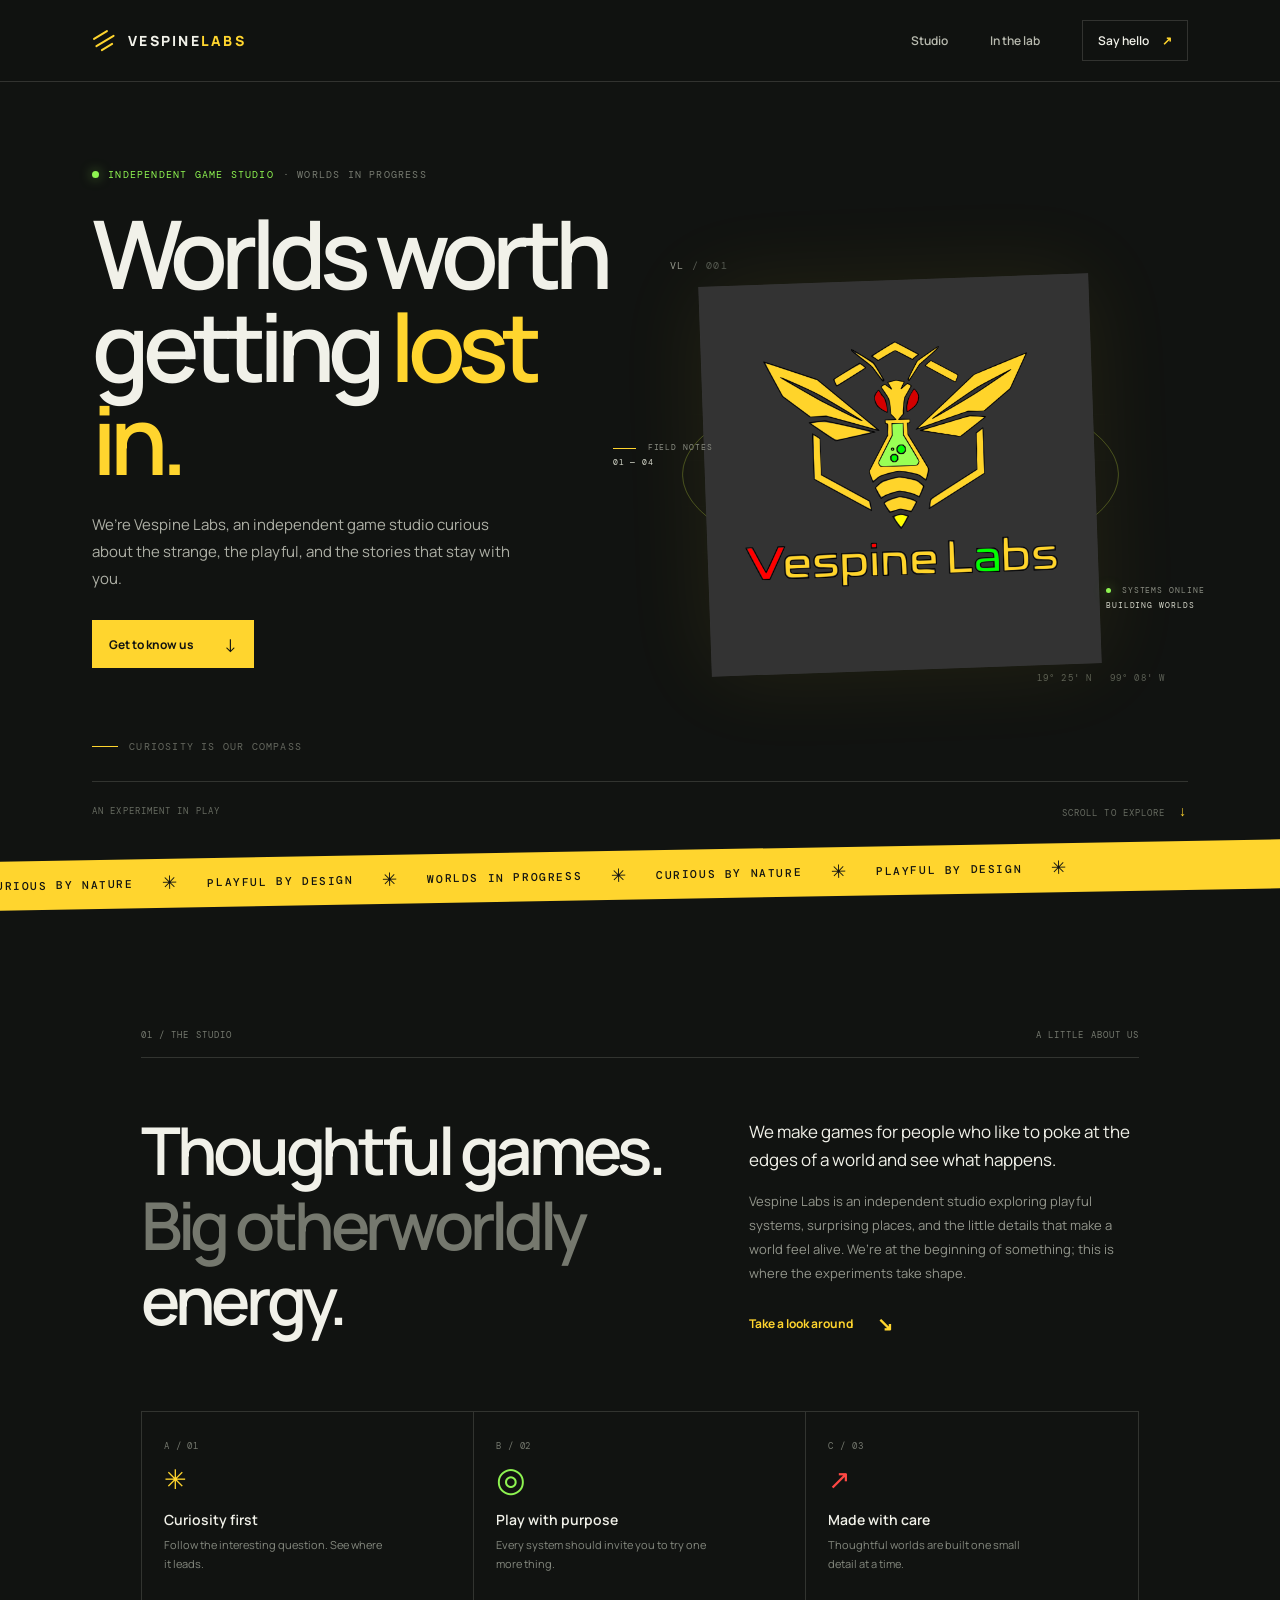
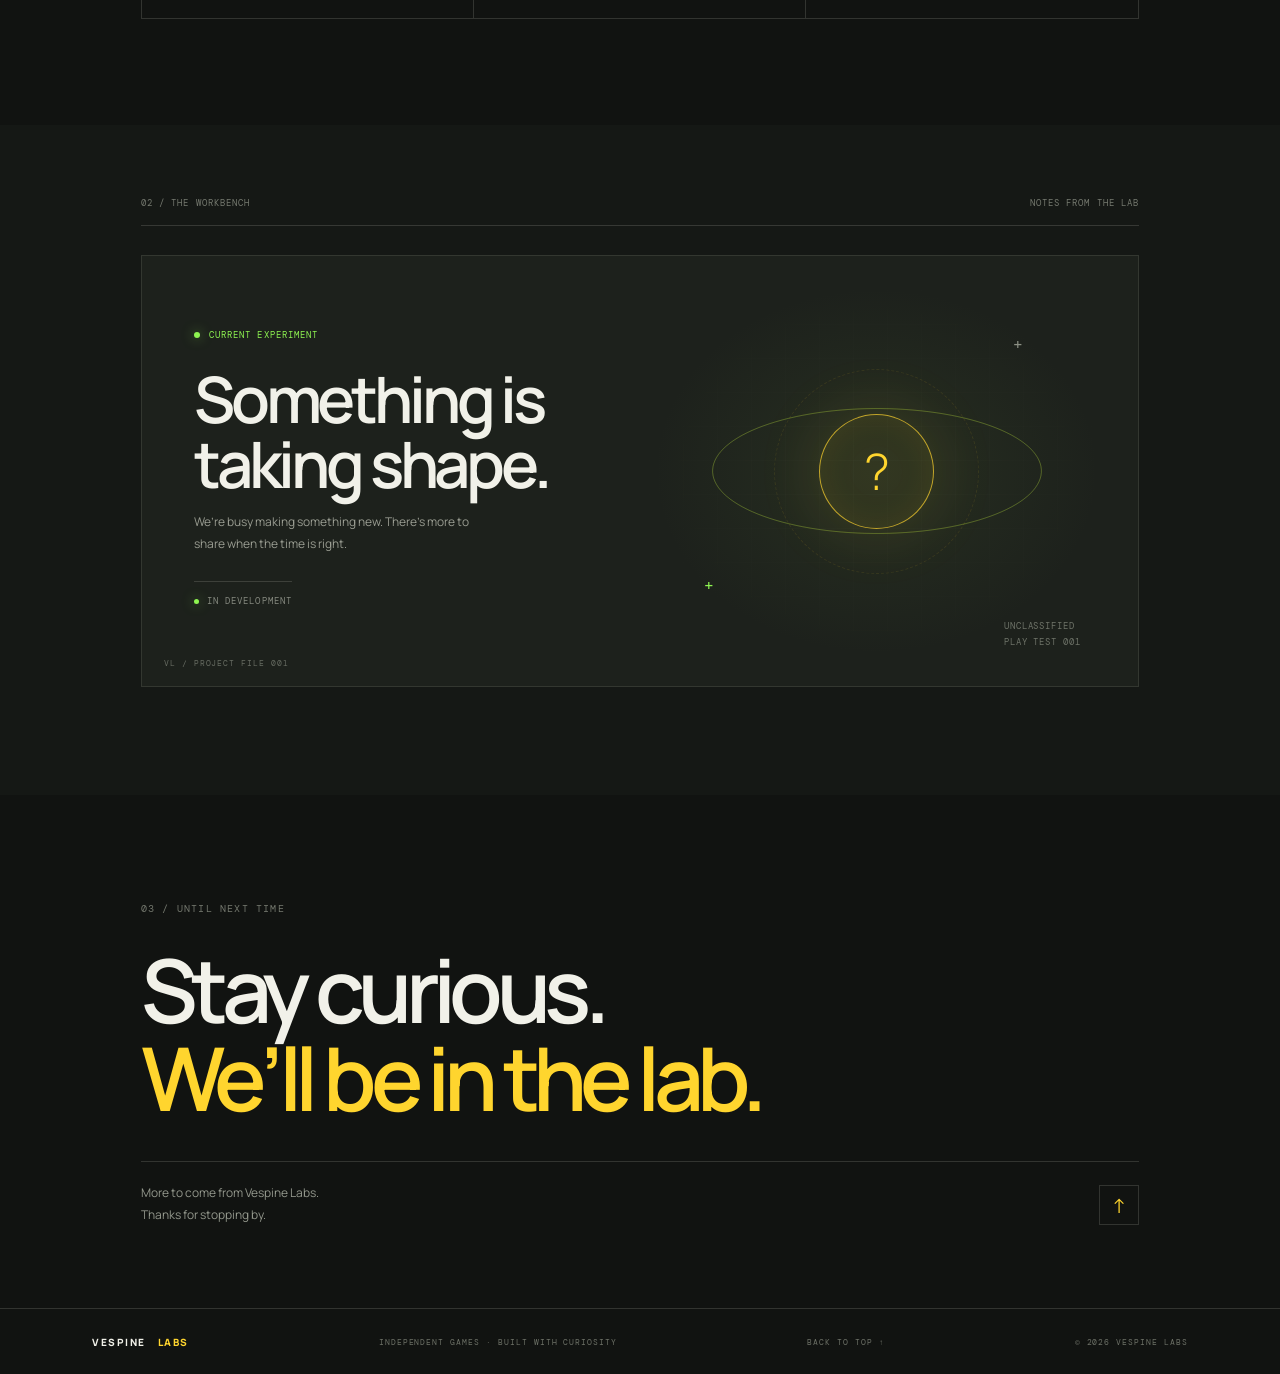
==== index.html @ b3802dd0 "Build Vespine Labs studio front page" ====
<!doctype html>
<html lang="en">
  <head>
    <meta charset="utf-8" />
    <meta name="viewport" content="width=device-width, initial-scale=1" />
    <meta name="theme-color" content="#111311" />
    <meta name="description" content="Vespine Labs is an independent game studio building strange worlds and thoughtful play experiences." />
    <title>Vespine Labs — Worlds worth getting lost in</title>
    <link rel="icon" type="image/png" href="/vespine_logo2.png" />
    <link rel="preconnect" href="https://fonts.googleapis.com" />
    <link rel="preconnect" href="https://fonts.gstatic.com" crossorigin />
    <link href="https://fonts.googleapis.com/css2?family=DM+Mono:wght@400;500&family=Manrope:wght@400;500;600;700;800&display=swap" rel="stylesheet" />
    <link rel="stylesheet" href="/styles.css" />
    <script src="/script.js" defer></script>
  </head>
  <body>
    <div class="page-shell">
      <header class="site-header">
        <a class="brand" href="#top" aria-label="Vespine Labs home">
          <span class="brand-mark" aria-hidden="true"><span></span><span></span><span></span></span>
          <span>VESPINE<span class="brand-light">LABS</span></span>
        </a>
        <nav class="main-nav" aria-label="Main navigation">
          <a href="#studio">Studio</a>
          <a href="#work">In the lab</a>
          <a class="nav-contact" href="#contact">Say hello <span aria-hidden="true">↗</span></a>
        </nav>
        <button class="menu-toggle" type="button" aria-label="Open menu" aria-expanded="false"><span></span><span></span></button>
      </header>

      <main id="top">
        <section class="hero" aria-labelledby="hero-title">
          <div class="hero-copy">
            <div class="eyebrow"><span class="live-dot"></span> INDEPENDENT GAME STUDIO <span class="eyebrow-year">· WORLDS IN PROGRESS</span></div>
            <h1 id="hero-title">Worlds worth<br />getting <span class="accent-word">lost in.</span></h1>
            <p class="hero-intro">We’re Vespine Labs, an independent game studio curious about the strange, the playful, and the stories that stay with you.</p>
            <a class="button button-primary" href="#studio">Get to know us <span aria-hidden="true">↓</span></a>
            <div class="hero-footnote"><span class="footnote-rule"></span> CURIOSITY IS OUR COMPASS</div>
          </div>
          <div class="hero-art" aria-label="Vespine Labs emblem in a glowing laboratory display">
            <div class="art-grid"></div>
            <div class="orbit orbit-one"></div><div class="orbit orbit-two"></div>
            <div class="art-crosshair crosshair-top">VL<span> / 001</span></div>
            <div class="logo-frame"><img src="/vespine_logo2.png" alt="Vespine Labs bee and flask emblem" /></div>
            <div class="art-label art-label-left"><span class="label-line"></span> FIELD NOTES<br /><b>01 — 04</b></div>
            <div class="art-label art-label-right"><span class="status-led"></span> SYSTEMS ONLINE<br /><b>BUILDING WORLDS</b></div>
            <div class="art-coordinate">19° 25' N &nbsp; 99° 08' W</div>
          </div>
          <div class="hero-bottom"><span>AN EXPERIMENT IN PLAY</span><span>SCROLL TO EXPLORE <span class="scroll-arrow">↓</span></span></div>
        </section>

        <div class="ticker" aria-label="Curious by nature, playful by design">
          <div class="ticker-track"><span>CURIOUS BY NATURE</span><i>✳</i><span>PLAYFUL BY DESIGN</span><i>✳</i><span>WORLDS IN PROGRESS</span><i>✳</i><span>CURIOUS BY NATURE</span><i>✳</i><span>PLAYFUL BY DESIGN</span><i>✳</i></div>
        </div>

        <section class="studio section-wrap" id="studio">
          <div class="section-kicker"><span>01 / THE STUDIO</span><span>A LITTLE ABOUT US</span></div>
          <div class="studio-grid">
            <h2>Thoughtful games.<br /><span class="muted-heading">Big otherworldly</span><br />energy.</h2>
            <div class="studio-body">
              <p class="large-copy">We make games for people who like to poke at the edges of a world and see what happens.</p>
              <p>Vespine Labs is an independent studio exploring playful systems, surprising places, and the little details that make a world feel alive. We’re at the beginning of something; this is where the experiments take shape.</p>
              <a class="text-link" href="#work">Take a look around <span aria-hidden="true">↘</span></a>
            </div>
          </div>
          <div class="values-row">
            <article class="value-card"><span class="value-index">A / 01</span><div class="value-symbol symbol-spark">✳</div><h3>Curiosity first</h3><p>Follow the interesting question. See where it leads.</p></article>
            <article class="value-card"><span class="value-index">B / 02</span><div class="value-symbol symbol-orbit">◎</div><h3>Play with purpose</h3><p>Every system should invite you to try one more thing.</p></article>
            <article class="value-card"><span class="value-index">C / 03</span><div class="value-symbol symbol-dash">↗</div><h3>Made with care</h3><p>Thoughtful worlds are built one small detail at a time.</p></article>
          </div>
        </section>

        <section class="work section-wrap" id="work">
          <div class="section-kicker"><span>02 / THE WORKBENCH</span><span>NOTES FROM THE LAB</span></div>
          <div class="work-card">
            <div class="work-copy"><span class="work-tag"><span class="live-dot"></span> CURRENT EXPERIMENT</span><h2>Something is<br />taking shape.</h2><p>We’re busy making something new. There’s more to share when the time is right.</p><span class="work-status"><span class="status-pulse"></span> IN DEVELOPMENT</span></div>
            <div class="work-visual" aria-hidden="true"><div class="visual-noise"></div><div class="visual-ring ring-a"></div><div class="visual-ring ring-b"></div><div class="visual-ring ring-c"></div><span class="visual-cross cross-a">+</span><span class="visual-cross cross-b">+</span><span class="visual-coordinate">UNCLASSIFIED<br />PLAY TEST 001</span><div class="visual-core"><span>?</span></div></div>
            <div class="work-card-index">VL / PROJECT FILE 001</div>
          </div>
        </section>

        <section class="closing section-wrap" id="contact">
          <span class="closing-index">03 / UNTIL NEXT TIME</span>
          <h2>Stay curious.<br /><span>We’ll be in the lab.</span></h2>
          <div class="closing-bottom"><p>More to come from Vespine Labs.<br />Thanks for stopping by.</p><a class="round-link" href="#top" aria-label="Back to top">↑</a></div>
        </section>
      </main>

      <footer class="site-footer"><a class="footer-brand" href="#top">VESPINE<span>LABS</span></a><span>INDEPENDENT GAMES · BUILT WITH CURIOSITY</span><a href="#top">BACK TO TOP ↑</a><span class="copyright">© <span id="year">2026</span> VESPINE LABS</span></footer>
    </div>
  </body>
</html>
---- styles.css ----
:root {
  color-scheme: dark;
  --ink: #111311;
  --panel: #171a17;
  --panel-light: #20241f;
  --paper: #f1f1e9;
  --muted: #9b9e94;
  --line: rgba(240, 242, 225, .15);
  --yellow: #ffd52e;
  --green: #8ef451;
  --red: #ff4844;
  --mono: "DM Mono", monospace;
  --sans: "Manrope", sans-serif;
}

* { box-sizing: border-box; }
html { scroll-behavior: smooth; scroll-padding-top: 88px; }
body { margin: 0; background: var(--ink); color: var(--paper); font-family: var(--sans); -webkit-font-smoothing: antialiased; }
a { color: inherit; text-decoration: none; }
button { font: inherit; }
.page-shell { width: min(100%, 1600px); margin: 0 auto; overflow: hidden; }
.site-header { height: 82px; padding: 0 7.2%; display: flex; align-items: center; justify-content: space-between; border-bottom: 1px solid var(--line); position: relative; z-index: 10; background: rgba(17, 19, 17, .92); }
.brand, .footer-brand { display: inline-flex; align-items: center; gap: 12px; font-size: 14px; font-weight: 800; letter-spacing: .16em; }
.brand-light, .footer-brand span { color: var(--yellow); }
.brand-mark { width: 24px; height: 21px; position: relative; display: inline-block; }
.brand-mark span { display: block; height: 2px; background: var(--yellow); position: absolute; border-radius: 2px; transform: rotate(-31deg); }
.brand-mark span:nth-child(1) { width: 17px; top: 4px; left: 0; }.brand-mark span:nth-child(2) { width: 22px; top: 10px; left: 2px; }.brand-mark span:nth-child(3) { width: 14px; top: 16px; left: 8px; }
.main-nav { display: flex; align-items: center; gap: 42px; color: #b8baaf; font-size: 12px; font-weight: 600; }
.main-nav a { transition: color .2s ease; }.main-nav a:hover, .text-link:hover { color: var(--yellow); }
.main-nav .nav-contact { color: var(--paper); padding: 11px 15px; border: 1px solid var(--line); }.nav-contact span { margin-left: 11px; color: var(--yellow); }
.menu-toggle { display: none; }
.hero { min-height: 650px; padding: 86px 7.2% 0; display: grid; grid-template-columns: .95fr 1.05fr; align-items: center; position: relative; }
.hero-copy { position: relative; z-index: 2; padding-bottom: 28px; }
.eyebrow, .section-kicker, .hero-footnote, .hero-bottom, .art-label, .art-crosshair, .art-coordinate, .work-tag, .work-status, .work-card-index, .closing-index, .site-footer { font-family: var(--mono); font-size: 10px; letter-spacing: .12em; }
.eyebrow { color: var(--green); display: flex; align-items: center; gap: 9px; margin-bottom: 26px; }
.eyebrow-year { color: #777b71; }
.live-dot, .status-led, .status-pulse { width: 7px; height: 7px; border-radius: 50%; background: var(--green); display: inline-block; box-shadow: 0 0 12px rgba(142,244,81,.55); }
h1 { font-size: clamp(56px, 7.4vw, 104px); line-height: .98; letter-spacing: -.075em; margin: 0 0 26px; font-weight: 600; }
.accent-word { color: var(--yellow); }
.hero-intro { max-width: 425px; color: #aeb0a6; font-size: 15px; line-height: 1.8; margin: 0 0 28px; }
.button { height: 48px; display: inline-flex; align-items: center; gap: 30px; padding: 0 17px; font-size: 12px; font-weight: 700; }
.button-primary { background: var(--yellow); color: var(--ink); }.button-primary span { font-size: 18px; font-weight: 400; transition: transform .2s; }.button-primary:hover span { transform: translateY(3px); }
.hero-footnote { color: #65685f; margin-top: 72px; display: flex; align-items: center; gap: 11px; }
.footnote-rule { width: 26px; height: 1px; background: var(--yellow); }
.hero-art { min-height: 490px; position: relative; display: grid; place-items: center; isolation: isolate; }
.art-grid { position: absolute; inset: 0; opacity: .3; background-image: linear-gradient(rgba(217,226,197,.065) 1px, transparent 1px), linear-gradient(90deg, rgba(217,226,197,.065) 1px, transparent 1px); background-size: 46px 46px; mask-image: radial-gradient(ellipse, black, transparent 70%); }
.logo-frame { width: min(78%, 390px); aspect-ratio: 1; position: relative; display: grid; place-items: center; z-index: 2; background: #333; overflow: hidden; box-shadow: 0 0 90px rgba(255,213,46,.08); transform: rotate(-2deg); }
.logo-frame img { display: block; width: 100%; height: 100%; object-fit: contain; }
.orbit { position: absolute; width: 76%; aspect-ratio: 1; border: 1px solid rgba(255,213,46,.2); border-radius: 50%; z-index: 1; }.orbit-one { transform: scaleY(.42) rotate(-29deg); }.orbit-two { transform: scaleY(.42) rotate(29deg); border-color: rgba(142,244,81,.18); }
.art-crosshair { position: absolute; color: #95988c; z-index: 3; }.art-crosshair span { color: #565a51; }.crosshair-top { top: 29px; left: 10%; }.art-coordinate { position: absolute; bottom: 36px; right: 4%; color: #5b5f55; font-size: 9px; }
.art-label { position: absolute; z-index: 4; color: #8a8d82; font-size: 8px; line-height: 1.8; }.art-label b { color: #d5d7ca; font-weight: 400; }.art-label-left { top: 43%; left: 0; }.art-label-right { bottom: 22%; right: -3%; }.label-line { display: inline-block; height: 1px; width: 23px; background: var(--yellow); margin-right: 6px; vertical-align: middle; }.status-led { width: 5px; height: 5px; margin-right: 5px; }
.hero-bottom { grid-column: 1 / -1; height: 58px; display: flex; align-items: center; justify-content: space-between; border-top: 1px solid var(--line); color: #676b61; font-size: 9px; }
.scroll-arrow { color: var(--yellow); margin-left: 7px; font-size: 14px; }
.ticker { overflow: hidden; white-space: nowrap; background: var(--yellow); color: var(--ink); height: 48px; display: flex; align-items: center; transform: rotate(-1deg) scale(1.02); margin: 12px 0 40px; }
.ticker-track { min-width: max-content; display: flex; align-items: center; gap: 28px; animation: ticker 28s linear infinite; font-family: var(--mono); font-size: 11px; letter-spacing: .13em; font-weight: 500; }.ticker i { font-style: normal; font-size: 18px; }
@keyframes ticker { to { transform: translateX(-50%); } }
.section-wrap { padding-left: 11%; padding-right: 11%; }
.studio { padding-top: 90px; padding-bottom: 106px; }
.section-kicker { display: flex; justify-content: space-between; color: #75796f; border-bottom: 1px solid var(--line); padding-bottom: 16px; font-size: 9px; }
.studio-grid { display: grid; grid-template-columns: 1.15fr .85fr; gap: 8%; padding: 55px 0 74px; align-items: start; }
.studio-grid h2 { margin: 0; font-size: clamp(38px, 5.3vw, 66px); letter-spacing: -.065em; line-height: 1.13; font-weight: 600; }.muted-heading { color: #75786e; }
.studio-body { padding-top: 5px; }.studio-body p { color: #92958b; font-size: 13px; line-height: 1.85; margin: 0 0 20px; }.studio-body .large-copy { color: var(--paper); font-size: 17px; line-height: 1.65; margin-bottom: 14px; }
.text-link { display: inline-flex; align-items: center; gap: 24px; color: var(--yellow); font-size: 12px; font-weight: 700; margin-top: 6px; transition: color .2s ease; }.text-link span { font-size: 19px; }
.values-row { display: grid; grid-template-columns: repeat(3, 1fr); border: 1px solid var(--line); }.value-card { min-height: 206px; padding: 20px 22px 24px; position: relative; border-right: 1px solid var(--line); }.value-card:last-child { border: 0; }.value-index { font-family: var(--mono); font-size: 9px; letter-spacing: .1em; color: #74786e; }.value-symbol { height: 48px; display: flex; align-items: center; font-size: 27px; color: var(--yellow); }.symbol-orbit { color: var(--green); font-size: 34px; }.symbol-dash { color: var(--red); }.value-card h3 { font-size: 14px; font-weight: 600; margin: 8px 0 7px; }.value-card p { color: #85897f; font-size: 11px; line-height: 1.7; max-width: 220px; margin: 0; }
.work { padding-top: 72px; padding-bottom: 108px; background: #151815; }
.work-card { margin-top: 29px; min-height: 430px; background: #1d211c; display: grid; grid-template-columns: .95fr 1.05fr; align-items: center; position: relative; overflow: hidden; border: 1px solid rgba(240,242,225,.1); }
.work-copy { padding: 53px 0 58px 11%; position: relative; z-index: 2; }.work-tag { color: var(--green); font-size: 9px; display: flex; align-items: center; gap: 9px; }.work-tag .live-dot { width: 6px; height: 6px; }
.work-copy h2 { font-weight: 600; font-size: clamp(40px, 5vw, 65px); line-height: 1.02; letter-spacing: -.065em; margin: 25px 0 15px; }.work-copy p { color: #999c91; max-width: 290px; font-size: 12px; line-height: 1.8; margin: 0 0 27px; }.work-status { font-size: 9px; color: #85897f; border-top: 1px solid var(--line); display: inline-flex; align-items: center; gap: 8px; padding-top: 13px; }.status-pulse { width: 5px; height: 5px; animation: pulse 1.8s ease-in-out infinite; }
@keyframes pulse { 50% { opacity: .32; box-shadow: none; } }
.work-visual { height: 100%; min-height: 430px; position: relative; display: grid; place-items: center; overflow: hidden; background: radial-gradient(ellipse at center, rgba(94,122,58,.16), transparent 60%); }.visual-noise { position: absolute; inset: 0; opacity: .25; background-image: linear-gradient(rgba(217,226,197,.08) 1px, transparent 1px), linear-gradient(90deg, rgba(217,226,197,.08) 1px, transparent 1px); background-size: 34px 34px; mask-image: radial-gradient(ellipse, black, transparent 72%); }.visual-ring { position: absolute; border-radius: 50%; border: 1px solid rgba(255,213,46,.2); width: 330px; height: 330px; }.ring-a { transform: scaleY(.38) rotate(35deg); }.ring-b { transform: scaleY(.38) rotate(-35deg); border-color: rgba(142,244,81,.23); }.ring-c { width: 205px; height: 205px; border-style: dashed; opacity: .45; }.visual-core { position: relative; width: 115px; height: 115px; display: grid; place-items: center; border-radius: 50%; border: 1px solid rgba(255,213,46,.7); color: var(--yellow); background: rgba(255,213,46,.05); box-shadow: 0 0 70px rgba(255,213,46,.12), inset 0 0 35px rgba(255,213,46,.08); }.visual-core span { font-size: 50px; font-weight: 300; }.visual-cross { position: absolute; color: #8c9085; font-family: var(--mono); }.cross-a { top: 18%; right: 22%; }.cross-b { bottom: 21%; left: 17%; color: var(--green); }.visual-coordinate { position: absolute; bottom: 36px; right: 11%; color: #6e7368; font: 9px/1.8 var(--mono); letter-spacing: .1em; }.work-card-index { position: absolute; z-index: 3; bottom: 18px; left: 22px; color: #676c62; font-size: 8px; }
.closing { padding-top: 100px; padding-bottom: 83px; }.closing-index { color: #73776d; }.closing h2 { font-size: clamp(48px, 7vw, 88px); line-height: 1; letter-spacing: -.075em; font-weight: 600; margin: 28px 0 40px; }.closing h2 span { color: var(--yellow); }.closing-bottom { display: flex; justify-content: space-between; align-items: end; border-top: 1px solid var(--line); padding-top: 20px; }.closing-bottom p { color: #93978c; font-size: 12px; line-height: 1.8; margin: 0; }.round-link { width: 40px; height: 40px; display: grid; place-items: center; border: 1px solid var(--line); color: var(--yellow); font-size: 20px; transition: background .2s, color .2s; }.round-link:hover { background: var(--yellow); color: var(--ink); }
.site-footer { min-height: 66px; padding: 12px 7.2%; border-top: 1px solid var(--line); color: #6d7167; display: flex; align-items: center; justify-content: space-between; gap: 16px; font-size: 8px; }.footer-brand { color: var(--paper); font: 800 10px var(--sans); letter-spacing: .15em; }.site-footer a:not(.footer-brand):hover { color: var(--yellow); }

@media (max-width: 850px) {
  .site-header { padding: 0 6%; }.hero { padding: 66px 6% 0; grid-template-columns: 1fr 1fr; min-height: 590px; }.hero-art { min-height: 420px; }.logo-frame { width: 87%; }.art-label-right { right: -2%; }.section-wrap { padding-left: 7%; padding-right: 7%; }.studio-grid { gap: 5%; }.work-copy { padding-left: 8%; }.site-footer { padding-left: 6%; padding-right: 6%; }
}
@media (max-width: 640px) {
  html { scroll-padding-top: 68px; }.site-header { height: 68px; }.brand { font-size: 12px; }.main-nav { display: none; position: absolute; top: 67px; left: 0; right: 0; padding: 18px 6% 22px; background: #171a17; border-bottom: 1px solid var(--line); flex-direction: column; align-items: stretch; gap: 0; }.main-nav.is-open { display: flex; }.main-nav a { padding: 14px 0; border-bottom: 1px solid var(--line); }.main-nav .nav-contact { border: 0; padding-left: 0; }.menu-toggle { display: grid; gap: 5px; width: 38px; height: 38px; place-content: center; border: 1px solid var(--line); background: transparent; color: var(--paper); }.menu-toggle span { width: 15px; height: 1px; background: currentColor; transition: transform .2s; }.menu-toggle[aria-expanded="true"] span:first-child { transform: translateY(3px) rotate(45deg); }.menu-toggle[aria-expanded="true"] span:last-child { transform: translateY(-3px) rotate(-45deg); }
  .hero { display: flex; flex-direction: column; align-items: stretch; padding: 56px 6% 0; min-height: auto; }.hero-copy { padding-bottom: 0; }.eyebrow { font-size: 8px; }.eyebrow-year { display: none; }h1 { font-size: clamp(57px, 15vw, 83px); margin-bottom: 21px; }.hero-intro { font-size: 13px; max-width: 365px; }.hero-footnote { margin-top: 34px; }.hero-art { min-height: 370px; margin: -4px 0 7px; }.logo-frame { width: min(75%, 310px); }.art-label-left { left: 2%; }.art-label-right { right: 0; }.art-coordinate { bottom: 17px; }.hero-bottom { width: 100%; font-size: 8px; height: 52px; }.ticker { margin-top: 4px; height: 42px; }.ticker-track { font-size: 9px; gap: 19px; }
  .section-wrap { padding-left: 6%; padding-right: 6%; }.studio { padding-top: 65px; padding-bottom: 70px; }.section-kicker { font-size: 8px; }.studio-grid { grid-template-columns: 1fr; gap: 26px; padding: 36px 0 42px; }.studio-grid h2 { font-size: 49px; }.studio-body .large-copy { font-size: 15px; }.studio-body p { font-size: 12px; }.values-row { grid-template-columns: 1fr; }.value-card { min-height: 0; padding: 18px 18px 20px 71px; border-right: 0; border-bottom: 1px solid var(--line); }.value-index { position: absolute; left: 18px; top: 22px; }.value-symbol { height: auto; position: absolute; left: 18px; bottom: 24px; font-size: 20px; }.symbol-orbit { font-size: 25px; }.value-card h3 { margin: 1px 0 5px; }.value-card p { max-width: none; }
  .work { padding-top: 57px; padding-bottom: 74px; }.work-card { grid-template-columns: 1fr; margin-top: 20px; }.work-copy { padding: 35px 8% 20px; }.work-copy h2 { font-size: 52px; margin: 20px 0 12px; }.work-copy p { font-size: 11px; }.work-visual { min-height: 280px; }.visual-ring { width: 250px; height: 250px; }.ring-c { width: 160px; height: 160px; }.visual-core { width: 90px; height: 90px; }.visual-core span { font-size: 38px; }.visual-coordinate { bottom: 22px; }.work-card-index { font-size: 7px; }
  .closing { padding-top: 70px; padding-bottom: 58px; }.closing h2 { font-size: 54px; margin: 23px 0 29px; }.site-footer { flex-wrap: wrap; justify-content: space-between; min-height: 86px; padding-top: 17px; padding-bottom: 17px; font-size: 7px; }.site-footer > span:nth-child(2) { display: none; }
}
@media (prefers-reduced-motion: reduce) { *, *::before, *::after { scroll-behavior: auto !important; animation-duration: .01ms !important; animation-iteration-count: 1 !important; transition-duration: .01ms !important; } }
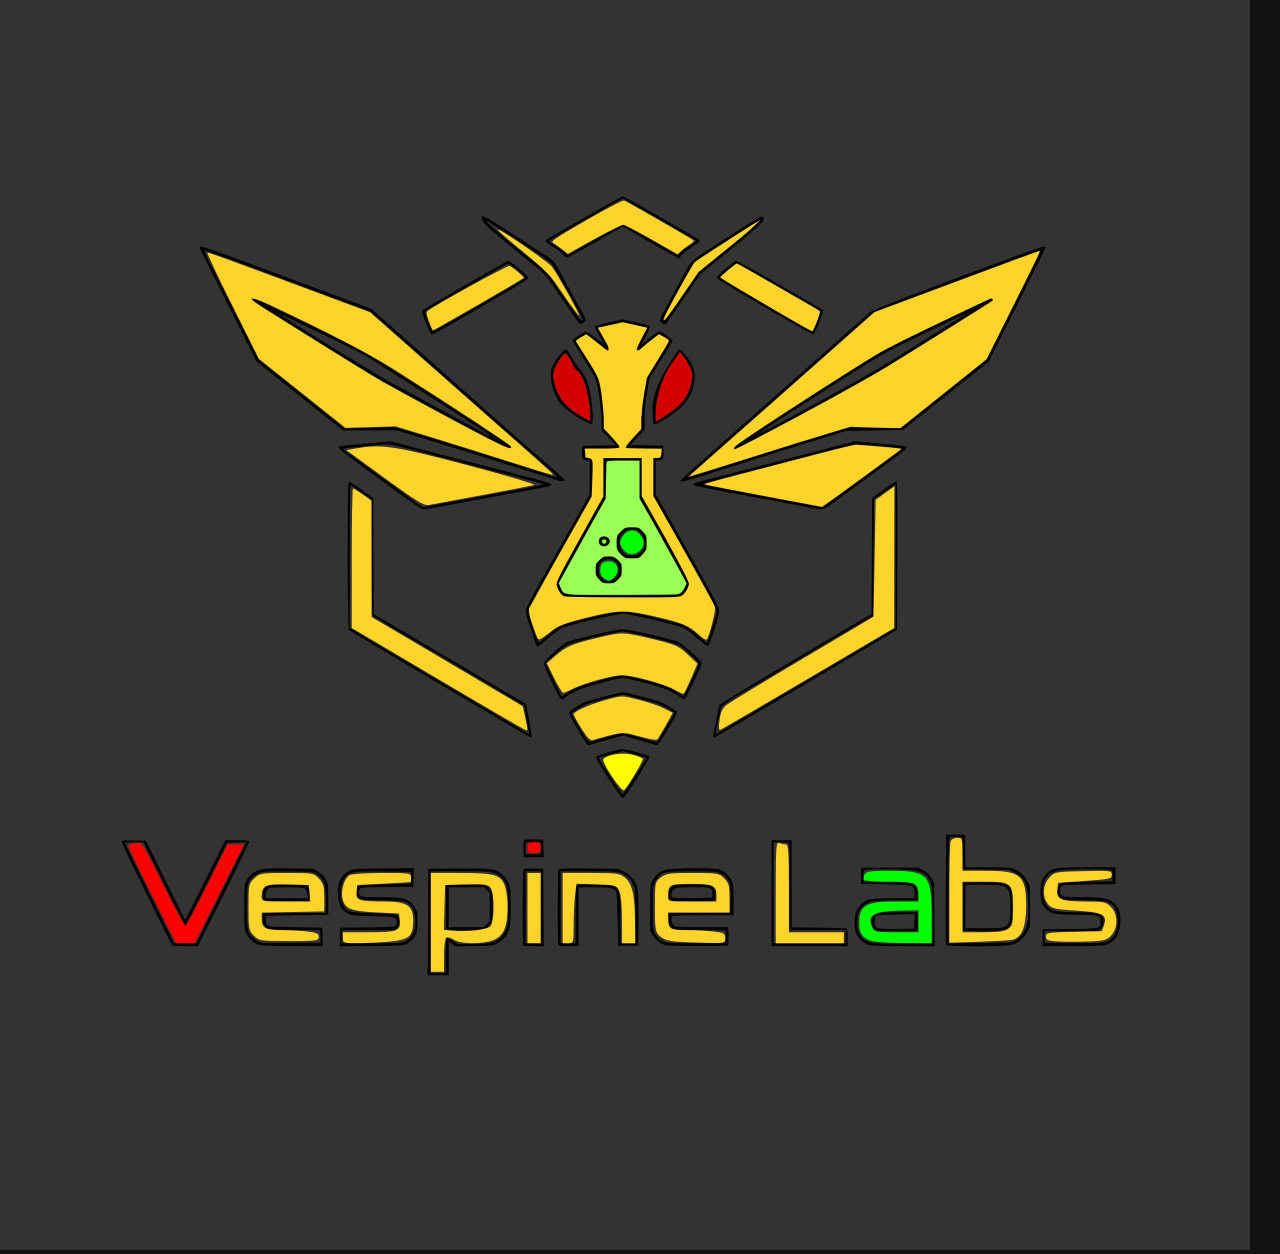
==== commit bc594c49: "Simplify front page to logo" ====
--- a/index.html
+++ b/index.html
@@ -3,90 +3,17 @@
   <head>
     <meta charset="utf-8" />
     <meta name="viewport" content="width=device-width, initial-scale=1" />
-    <meta name="theme-color" content="#111311" />
-    <meta name="description" content="Vespine Labs is an independent game studio building strange worlds and thoughtful play experiences." />
-    <title>Vespine Labs — Worlds worth getting lost in</title>
+    <meta name="theme-color" content="#333333" />
+    <title>Vespine Labs</title>
     <link rel="icon" type="image/png" href="/vespine_logo2.png" />
-    <link rel="preconnect" href="https://fonts.googleapis.com" />
-    <link rel="preconnect" href="https://fonts.gstatic.com" crossorigin />
-    <link href="https://fonts.googleapis.com/css2?family=DM+Mono:wght@400;500&family=Manrope:wght@400;500;600;700;800&display=swap" rel="stylesheet" />
     <link rel="stylesheet" href="/styles.css" />
-    <script src="/script.js" defer></script>
   </head>
   <body>
-    <div class="page-shell">
-      <header class="site-header">
-        <a class="brand" href="#top" aria-label="Vespine Labs home">
-          <span class="brand-mark" aria-hidden="true"><span></span><span></span><span></span></span>
-          <span>VESPINE<span class="brand-light">LABS</span></span>
-        </a>
-        <nav class="main-nav" aria-label="Main navigation">
-          <a href="#studio">Studio</a>
-          <a href="#work">In the lab</a>
-          <a class="nav-contact" href="#contact">Say hello <span aria-hidden="true">↗</span></a>
-        </nav>
-        <button class="menu-toggle" type="button" aria-label="Open menu" aria-expanded="false"><span></span><span></span></button>
-      </header>
-
-      <main id="top">
-        <section class="hero" aria-labelledby="hero-title">
-          <div class="hero-copy">
-            <div class="eyebrow"><span class="live-dot"></span> INDEPENDENT GAME STUDIO <span class="eyebrow-year">· WORLDS IN PROGRESS</span></div>
-            <h1 id="hero-title">Worlds worth<br />getting <span class="accent-word">lost in.</span></h1>
-            <p class="hero-intro">We’re Vespine Labs, an independent game studio curious about the strange, the playful, and the stories that stay with you.</p>
-            <a class="button button-primary" href="#studio">Get to know us <span aria-hidden="true">↓</span></a>
-            <div class="hero-footnote"><span class="footnote-rule"></span> CURIOSITY IS OUR COMPASS</div>
-          </div>
-          <div class="hero-art" aria-label="Vespine Labs emblem in a glowing laboratory display">
-            <div class="art-grid"></div>
-            <div class="orbit orbit-one"></div><div class="orbit orbit-two"></div>
-            <div class="art-crosshair crosshair-top">VL<span> / 001</span></div>
-            <div class="logo-frame"><img src="/vespine_logo2.png" alt="Vespine Labs bee and flask emblem" /></div>
-            <div class="art-label art-label-left"><span class="label-line"></span> FIELD NOTES<br /><b>01 — 04</b></div>
-            <div class="art-label art-label-right"><span class="status-led"></span> SYSTEMS ONLINE<br /><b>BUILDING WORLDS</b></div>
-            <div class="art-coordinate">19° 25' N &nbsp; 99° 08' W</div>
-          </div>
-          <div class="hero-bottom"><span>AN EXPERIMENT IN PLAY</span><span>SCROLL TO EXPLORE <span class="scroll-arrow">↓</span></span></div>
-        </section>
-
-        <div class="ticker" aria-label="Curious by nature, playful by design">
-          <div class="ticker-track"><span>CURIOUS BY NATURE</span><i>✳</i><span>PLAYFUL BY DESIGN</span><i>✳</i><span>WORLDS IN PROGRESS</span><i>✳</i><span>CURIOUS BY NATURE</span><i>✳</i><span>PLAYFUL BY DESIGN</span><i>✳</i></div>
-        </div>
-
-        <section class="studio section-wrap" id="studio">
-          <div class="section-kicker"><span>01 / THE STUDIO</span><span>A LITTLE ABOUT US</span></div>
-          <div class="studio-grid">
-            <h2>Thoughtful games.<br /><span class="muted-heading">Big otherworldly</span><br />energy.</h2>
-            <div class="studio-body">
-              <p class="large-copy">We make games for people who like to poke at the edges of a world and see what happens.</p>
-              <p>Vespine Labs is an independent studio exploring playful systems, surprising places, and the little details that make a world feel alive. We’re at the beginning of something; this is where the experiments take shape.</p>
-              <a class="text-link" href="#work">Take a look around <span aria-hidden="true">↘</span></a>
-            </div>
-          </div>
-          <div class="values-row">
-            <article class="value-card"><span class="value-index">A / 01</span><div class="value-symbol symbol-spark">✳</div><h3>Curiosity first</h3><p>Follow the interesting question. See where it leads.</p></article>
-            <article class="value-card"><span class="value-index">B / 02</span><div class="value-symbol symbol-orbit">◎</div><h3>Play with purpose</h3><p>Every system should invite you to try one more thing.</p></article>
-            <article class="value-card"><span class="value-index">C / 03</span><div class="value-symbol symbol-dash">↗</div><h3>Made with care</h3><p>Thoughtful worlds are built one small detail at a time.</p></article>
-          </div>
-        </section>
-
-        <section class="work section-wrap" id="work">
-          <div class="section-kicker"><span>02 / THE WORKBENCH</span><span>NOTES FROM THE LAB</span></div>
-          <div class="work-card">
-            <div class="work-copy"><span class="work-tag"><span class="live-dot"></span> CURRENT EXPERIMENT</span><h2>Something is<br />taking shape.</h2><p>We’re busy making something new. There’s more to share when the time is right.</p><span class="work-status"><span class="status-pulse"></span> IN DEVELOPMENT</span></div>
-            <div class="work-visual" aria-hidden="true"><div class="visual-noise"></div><div class="visual-ring ring-a"></div><div class="visual-ring ring-b"></div><div class="visual-ring ring-c"></div><span class="visual-cross cross-a">+</span><span class="visual-cross cross-b">+</span><span class="visual-coordinate">UNCLASSIFIED<br />PLAY TEST 001</span><div class="visual-core"><span>?</span></div></div>
-            <div class="work-card-index">VL / PROJECT FILE 001</div>
-          </div>
-        </section>
-
-        <section class="closing section-wrap" id="contact">
-          <span class="closing-index">03 / UNTIL NEXT TIME</span>
-          <h2>Stay curious.<br /><span>We’ll be in the lab.</span></h2>
-          <div class="closing-bottom"><p>More to come from Vespine Labs.<br />Thanks for stopping by.</p><a class="round-link" href="#top" aria-label="Back to top">↑</a></div>
-        </section>
-      </main>
-
-      <footer class="site-footer"><a class="footer-brand" href="#top">VESPINE<span>LABS</span></a><span>INDEPENDENT GAMES · BUILT WITH CURIOSITY</span><a href="#top">BACK TO TOP ↑</a><span class="copyright">© <span id="year">2026</span> VESPINE LABS</span></footer>
-    </div>
+    <main>
+      <img class="logo" src="/vespine_logo2.png" alt="Vespine Labs" />
+    </main>
+    <section id="studio"></section>
+    <section id="work"></section>
+    <section id="contact"></section>
   </body>
 </html>
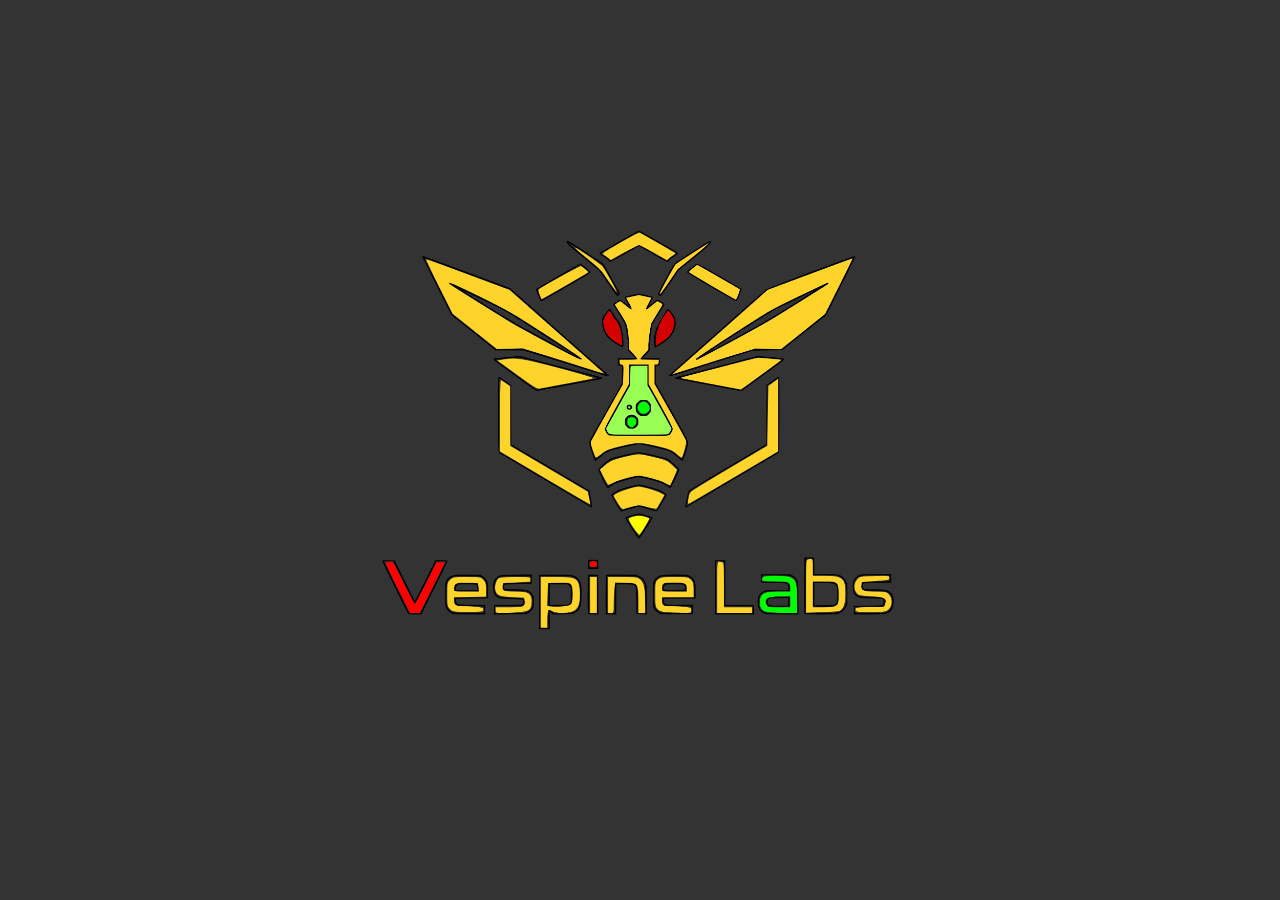
==== commit c683e3d4: "Fix GitHub Pages asset paths" ====
--- a/index.html
+++ b/index.html
@@ -5,12 +5,12 @@
     <meta name="viewport" content="width=device-width, initial-scale=1" />
     <meta name="theme-color" content="#333333" />
     <title>Vespine Labs</title>
-    <link rel="icon" type="image/png" href="/vespine_logo2.png" />
-    <link rel="stylesheet" href="/styles.css" />
+    <link rel="icon" type="image/png" href="./vespine_logo2.png" />
+    <link rel="stylesheet" href="./styles.css" />
   </head>
   <body>
     <main>
-      <img class="logo" src="/vespine_logo2.png" alt="Vespine Labs" />
+      <img class="logo" src="./vespine_logo2.png" alt="Vespine Labs" />
     </main>
     <section id="studio"></section>
     <section id="work"></section>
--- a/styles.css
+++ b/styles.css
@@ -1,84 +1,25 @@
-:root {
-  color-scheme: dark;
-  --ink: #111311;
-  --panel: #171a17;
-  --panel-light: #20241f;
-  --paper: #f1f1e9;
-  --muted: #9b9e94;
-  --line: rgba(240, 242, 225, .15);
-  --yellow: #ffd52e;
-  --green: #8ef451;
-  --red: #ff4844;
-  --mono: "DM Mono", monospace;
-  --sans: "Manrope", sans-serif;
+* {
+  box-sizing: border-box;
 }
 
-* { box-sizing: border-box; }
-html { scroll-behavior: smooth; scroll-padding-top: 88px; }
-body { margin: 0; background: var(--ink); color: var(--paper); font-family: var(--sans); -webkit-font-smoothing: antialiased; }
-a { color: inherit; text-decoration: none; }
-button { font: inherit; }
-.page-shell { width: min(100%, 1600px); margin: 0 auto; overflow: hidden; }
-.site-header { height: 82px; padding: 0 7.2%; display: flex; align-items: center; justify-content: space-between; border-bottom: 1px solid var(--line); position: relative; z-index: 10; background: rgba(17, 19, 17, .92); }
-.brand, .footer-brand { display: inline-flex; align-items: center; gap: 12px; font-size: 14px; font-weight: 800; letter-spacing: .16em; }
-.brand-light, .footer-brand span { color: var(--yellow); }
-.brand-mark { width: 24px; height: 21px; position: relative; display: inline-block; }
-.brand-mark span { display: block; height: 2px; background: var(--yellow); position: absolute; border-radius: 2px; transform: rotate(-31deg); }
-.brand-mark span:nth-child(1) { width: 17px; top: 4px; left: 0; }.brand-mark span:nth-child(2) { width: 22px; top: 10px; left: 2px; }.brand-mark span:nth-child(3) { width: 14px; top: 16px; left: 8px; }
-.main-nav { display: flex; align-items: center; gap: 42px; color: #b8baaf; font-size: 12px; font-weight: 600; }
-.main-nav a { transition: color .2s ease; }.main-nav a:hover, .text-link:hover { color: var(--yellow); }
-.main-nav .nav-contact { color: var(--paper); padding: 11px 15px; border: 1px solid var(--line); }.nav-contact span { margin-left: 11px; color: var(--yellow); }
-.menu-toggle { display: none; }
-.hero { min-height: 650px; padding: 86px 7.2% 0; display: grid; grid-template-columns: .95fr 1.05fr; align-items: center; position: relative; }
-.hero-copy { position: relative; z-index: 2; padding-bottom: 28px; }
-.eyebrow, .section-kicker, .hero-footnote, .hero-bottom, .art-label, .art-crosshair, .art-coordinate, .work-tag, .work-status, .work-card-index, .closing-index, .site-footer { font-family: var(--mono); font-size: 10px; letter-spacing: .12em; }
-.eyebrow { color: var(--green); display: flex; align-items: center; gap: 9px; margin-bottom: 26px; }
-.eyebrow-year { color: #777b71; }
-.live-dot, .status-led, .status-pulse { width: 7px; height: 7px; border-radius: 50%; background: var(--green); display: inline-block; box-shadow: 0 0 12px rgba(142,244,81,.55); }
-h1 { font-size: clamp(56px, 7.4vw, 104px); line-height: .98; letter-spacing: -.075em; margin: 0 0 26px; font-weight: 600; }
-.accent-word { color: var(--yellow); }
-.hero-intro { max-width: 425px; color: #aeb0a6; font-size: 15px; line-height: 1.8; margin: 0 0 28px; }
-.button { height: 48px; display: inline-flex; align-items: center; gap: 30px; padding: 0 17px; font-size: 12px; font-weight: 700; }
-.button-primary { background: var(--yellow); color: var(--ink); }.button-primary span { font-size: 18px; font-weight: 400; transition: transform .2s; }.button-primary:hover span { transform: translateY(3px); }
-.hero-footnote { color: #65685f; margin-top: 72px; display: flex; align-items: center; gap: 11px; }
-.footnote-rule { width: 26px; height: 1px; background: var(--yellow); }
-.hero-art { min-height: 490px; position: relative; display: grid; place-items: center; isolation: isolate; }
-.art-grid { position: absolute; inset: 0; opacity: .3; background-image: linear-gradient(rgba(217,226,197,.065) 1px, transparent 1px), linear-gradient(90deg, rgba(217,226,197,.065) 1px, transparent 1px); background-size: 46px 46px; mask-image: radial-gradient(ellipse, black, transparent 70%); }
-.logo-frame { width: min(78%, 390px); aspect-ratio: 1; position: relative; display: grid; place-items: center; z-index: 2; background: #333; overflow: hidden; box-shadow: 0 0 90px rgba(255,213,46,.08); transform: rotate(-2deg); }
-.logo-frame img { display: block; width: 100%; height: 100%; object-fit: contain; }
-.orbit { position: absolute; width: 76%; aspect-ratio: 1; border: 1px solid rgba(255,213,46,.2); border-radius: 50%; z-index: 1; }.orbit-one { transform: scaleY(.42) rotate(-29deg); }.orbit-two { transform: scaleY(.42) rotate(29deg); border-color: rgba(142,244,81,.18); }
-.art-crosshair { position: absolute; color: #95988c; z-index: 3; }.art-crosshair span { color: #565a51; }.crosshair-top { top: 29px; left: 10%; }.art-coordinate { position: absolute; bottom: 36px; right: 4%; color: #5b5f55; font-size: 9px; }
-.art-label { position: absolute; z-index: 4; color: #8a8d82; font-size: 8px; line-height: 1.8; }.art-label b { color: #d5d7ca; font-weight: 400; }.art-label-left { top: 43%; left: 0; }.art-label-right { bottom: 22%; right: -3%; }.label-line { display: inline-block; height: 1px; width: 23px; background: var(--yellow); margin-right: 6px; vertical-align: middle; }.status-led { width: 5px; height: 5px; margin-right: 5px; }
-.hero-bottom { grid-column: 1 / -1; height: 58px; display: flex; align-items: center; justify-content: space-between; border-top: 1px solid var(--line); color: #676b61; font-size: 9px; }
-.scroll-arrow { color: var(--yellow); margin-left: 7px; font-size: 14px; }
-.ticker { overflow: hidden; white-space: nowrap; background: var(--yellow); color: var(--ink); height: 48px; display: flex; align-items: center; transform: rotate(-1deg) scale(1.02); margin: 12px 0 40px; }
-.ticker-track { min-width: max-content; display: flex; align-items: center; gap: 28px; animation: ticker 28s linear infinite; font-family: var(--mono); font-size: 11px; letter-spacing: .13em; font-weight: 500; }.ticker i { font-style: normal; font-size: 18px; }
-@keyframes ticker { to { transform: translateX(-50%); } }
-.section-wrap { padding-left: 11%; padding-right: 11%; }
-.studio { padding-top: 90px; padding-bottom: 106px; }
-.section-kicker { display: flex; justify-content: space-between; color: #75796f; border-bottom: 1px solid var(--line); padding-bottom: 16px; font-size: 9px; }
-.studio-grid { display: grid; grid-template-columns: 1.15fr .85fr; gap: 8%; padding: 55px 0 74px; align-items: start; }
-.studio-grid h2 { margin: 0; font-size: clamp(38px, 5.3vw, 66px); letter-spacing: -.065em; line-height: 1.13; font-weight: 600; }.muted-heading { color: #75786e; }
-.studio-body { padding-top: 5px; }.studio-body p { color: #92958b; font-size: 13px; line-height: 1.85; margin: 0 0 20px; }.studio-body .large-copy { color: var(--paper); font-size: 17px; line-height: 1.65; margin-bottom: 14px; }
-.text-link { display: inline-flex; align-items: center; gap: 24px; color: var(--yellow); font-size: 12px; font-weight: 700; margin-top: 6px; transition: color .2s ease; }.text-link span { font-size: 19px; }
-.values-row { display: grid; grid-template-columns: repeat(3, 1fr); border: 1px solid var(--line); }.value-card { min-height: 206px; padding: 20px 22px 24px; position: relative; border-right: 1px solid var(--line); }.value-card:last-child { border: 0; }.value-index { font-family: var(--mono); font-size: 9px; letter-spacing: .1em; color: #74786e; }.value-symbol { height: 48px; display: flex; align-items: center; font-size: 27px; color: var(--yellow); }.symbol-orbit { color: var(--green); font-size: 34px; }.symbol-dash { color: var(--red); }.value-card h3 { font-size: 14px; font-weight: 600; margin: 8px 0 7px; }.value-card p { color: #85897f; font-size: 11px; line-height: 1.7; max-width: 220px; margin: 0; }
-.work { padding-top: 72px; padding-bottom: 108px; background: #151815; }
-.work-card { margin-top: 29px; min-height: 430px; background: #1d211c; display: grid; grid-template-columns: .95fr 1.05fr; align-items: center; position: relative; overflow: hidden; border: 1px solid rgba(240,242,225,.1); }
-.work-copy { padding: 53px 0 58px 11%; position: relative; z-index: 2; }.work-tag { color: var(--green); font-size: 9px; display: flex; align-items: center; gap: 9px; }.work-tag .live-dot { width: 6px; height: 6px; }
-.work-copy h2 { font-weight: 600; font-size: clamp(40px, 5vw, 65px); line-height: 1.02; letter-spacing: -.065em; margin: 25px 0 15px; }.work-copy p { color: #999c91; max-width: 290px; font-size: 12px; line-height: 1.8; margin: 0 0 27px; }.work-status { font-size: 9px; color: #85897f; border-top: 1px solid var(--line); display: inline-flex; align-items: center; gap: 8px; padding-top: 13px; }.status-pulse { width: 5px; height: 5px; animation: pulse 1.8s ease-in-out infinite; }
-@keyframes pulse { 50% { opacity: .32; box-shadow: none; } }
-.work-visual { height: 100%; min-height: 430px; position: relative; display: grid; place-items: center; overflow: hidden; background: radial-gradient(ellipse at center, rgba(94,122,58,.16), transparent 60%); }.visual-noise { position: absolute; inset: 0; opacity: .25; background-image: linear-gradient(rgba(217,226,197,.08) 1px, transparent 1px), linear-gradient(90deg, rgba(217,226,197,.08) 1px, transparent 1px); background-size: 34px 34px; mask-image: radial-gradient(ellipse, black, transparent 72%); }.visual-ring { position: absolute; border-radius: 50%; border: 1px solid rgba(255,213,46,.2); width: 330px; height: 330px; }.ring-a { transform: scaleY(.38) rotate(35deg); }.ring-b { transform: scaleY(.38) rotate(-35deg); border-color: rgba(142,244,81,.23); }.ring-c { width: 205px; height: 205px; border-style: dashed; opacity: .45; }.visual-core { position: relative; width: 115px; height: 115px; display: grid; place-items: center; border-radius: 50%; border: 1px solid rgba(255,213,46,.7); color: var(--yellow); background: rgba(255,213,46,.05); box-shadow: 0 0 70px rgba(255,213,46,.12), inset 0 0 35px rgba(255,213,46,.08); }.visual-core span { font-size: 50px; font-weight: 300; }.visual-cross { position: absolute; color: #8c9085; font-family: var(--mono); }.cross-a { top: 18%; right: 22%; }.cross-b { bottom: 21%; left: 17%; color: var(--green); }.visual-coordinate { position: absolute; bottom: 36px; right: 11%; color: #6e7368; font: 9px/1.8 var(--mono); letter-spacing: .1em; }.work-card-index { position: absolute; z-index: 3; bottom: 18px; left: 22px; color: #676c62; font-size: 8px; }
-.closing { padding-top: 100px; padding-bottom: 83px; }.closing-index { color: #73776d; }.closing h2 { font-size: clamp(48px, 7vw, 88px); line-height: 1; letter-spacing: -.075em; font-weight: 600; margin: 28px 0 40px; }.closing h2 span { color: var(--yellow); }.closing-bottom { display: flex; justify-content: space-between; align-items: end; border-top: 1px solid var(--line); padding-top: 20px; }.closing-bottom p { color: #93978c; font-size: 12px; line-height: 1.8; margin: 0; }.round-link { width: 40px; height: 40px; display: grid; place-items: center; border: 1px solid var(--line); color: var(--yellow); font-size: 20px; transition: background .2s, color .2s; }.round-link:hover { background: var(--yellow); color: var(--ink); }
-.site-footer { min-height: 66px; padding: 12px 7.2%; border-top: 1px solid var(--line); color: #6d7167; display: flex; align-items: center; justify-content: space-between; gap: 16px; font-size: 8px; }.footer-brand { color: var(--paper); font: 800 10px var(--sans); letter-spacing: .15em; }.site-footer a:not(.footer-brand):hover { color: var(--yellow); }
+html,
+body {
+  min-height: 100%;
+}
 
-@media (max-width: 850px) {
-  .site-header { padding: 0 6%; }.hero { padding: 66px 6% 0; grid-template-columns: 1fr 1fr; min-height: 590px; }.hero-art { min-height: 420px; }.logo-frame { width: 87%; }.art-label-right { right: -2%; }.section-wrap { padding-left: 7%; padding-right: 7%; }.studio-grid { gap: 5%; }.work-copy { padding-left: 8%; }.site-footer { padding-left: 6%; padding-right: 6%; }
+body {
+  margin: 0;
+  background: #333;
 }
-@media (max-width: 640px) {
-  html { scroll-padding-top: 68px; }.site-header { height: 68px; }.brand { font-size: 12px; }.main-nav { display: none; position: absolute; top: 67px; left: 0; right: 0; padding: 18px 6% 22px; background: #171a17; border-bottom: 1px solid var(--line); flex-direction: column; align-items: stretch; gap: 0; }.main-nav.is-open { display: flex; }.main-nav a { padding: 14px 0; border-bottom: 1px solid var(--line); }.main-nav .nav-contact { border: 0; padding-left: 0; }.menu-toggle { display: grid; gap: 5px; width: 38px; height: 38px; place-content: center; border: 1px solid var(--line); background: transparent; color: var(--paper); }.menu-toggle span { width: 15px; height: 1px; background: currentColor; transition: transform .2s; }.menu-toggle[aria-expanded="true"] span:first-child { transform: translateY(3px) rotate(45deg); }.menu-toggle[aria-expanded="true"] span:last-child { transform: translateY(-3px) rotate(-45deg); }
-  .hero { display: flex; flex-direction: column; align-items: stretch; padding: 56px 6% 0; min-height: auto; }.hero-copy { padding-bottom: 0; }.eyebrow { font-size: 8px; }.eyebrow-year { display: none; }h1 { font-size: clamp(57px, 15vw, 83px); margin-bottom: 21px; }.hero-intro { font-size: 13px; max-width: 365px; }.hero-footnote { margin-top: 34px; }.hero-art { min-height: 370px; margin: -4px 0 7px; }.logo-frame { width: min(75%, 310px); }.art-label-left { left: 2%; }.art-label-right { right: 0; }.art-coordinate { bottom: 17px; }.hero-bottom { width: 100%; font-size: 8px; height: 52px; }.ticker { margin-top: 4px; height: 42px; }.ticker-track { font-size: 9px; gap: 19px; }
-  .section-wrap { padding-left: 6%; padding-right: 6%; }.studio { padding-top: 65px; padding-bottom: 70px; }.section-kicker { font-size: 8px; }.studio-grid { grid-template-columns: 1fr; gap: 26px; padding: 36px 0 42px; }.studio-grid h2 { font-size: 49px; }.studio-body .large-copy { font-size: 15px; }.studio-body p { font-size: 12px; }.values-row { grid-template-columns: 1fr; }.value-card { min-height: 0; padding: 18px 18px 20px 71px; border-right: 0; border-bottom: 1px solid var(--line); }.value-index { position: absolute; left: 18px; top: 22px; }.value-symbol { height: auto; position: absolute; left: 18px; bottom: 24px; font-size: 20px; }.symbol-orbit { font-size: 25px; }.value-card h3 { margin: 1px 0 5px; }.value-card p { max-width: none; }
-  .work { padding-top: 57px; padding-bottom: 74px; }.work-card { grid-template-columns: 1fr; margin-top: 20px; }.work-copy { padding: 35px 8% 20px; }.work-copy h2 { font-size: 52px; margin: 20px 0 12px; }.work-copy p { font-size: 11px; }.work-visual { min-height: 280px; }.visual-ring { width: 250px; height: 250px; }.ring-c { width: 160px; height: 160px; }.visual-core { width: 90px; height: 90px; }.visual-core span { font-size: 38px; }.visual-coordinate { bottom: 22px; }.work-card-index { font-size: 7px; }
-  .closing { padding-top: 70px; padding-bottom: 58px; }.closing h2 { font-size: 54px; margin: 23px 0 29px; }.site-footer { flex-wrap: wrap; justify-content: space-between; min-height: 86px; padding-top: 17px; padding-bottom: 17px; font-size: 7px; }.site-footer > span:nth-child(2) { display: none; }
+
+main {
+  min-height: 100svh;
+  display: grid;
+  place-items: center;
 }
-@media (prefers-reduced-motion: reduce) { *, *::before, *::after { scroll-behavior: auto !important; animation-duration: .01ms !important; animation-iteration-count: 1 !important; transition-duration: .01ms !important; } }
+
+.logo {
+  display: block;
+  width: min(82vw, 82svh, 640px);
+  height: auto;
+}
